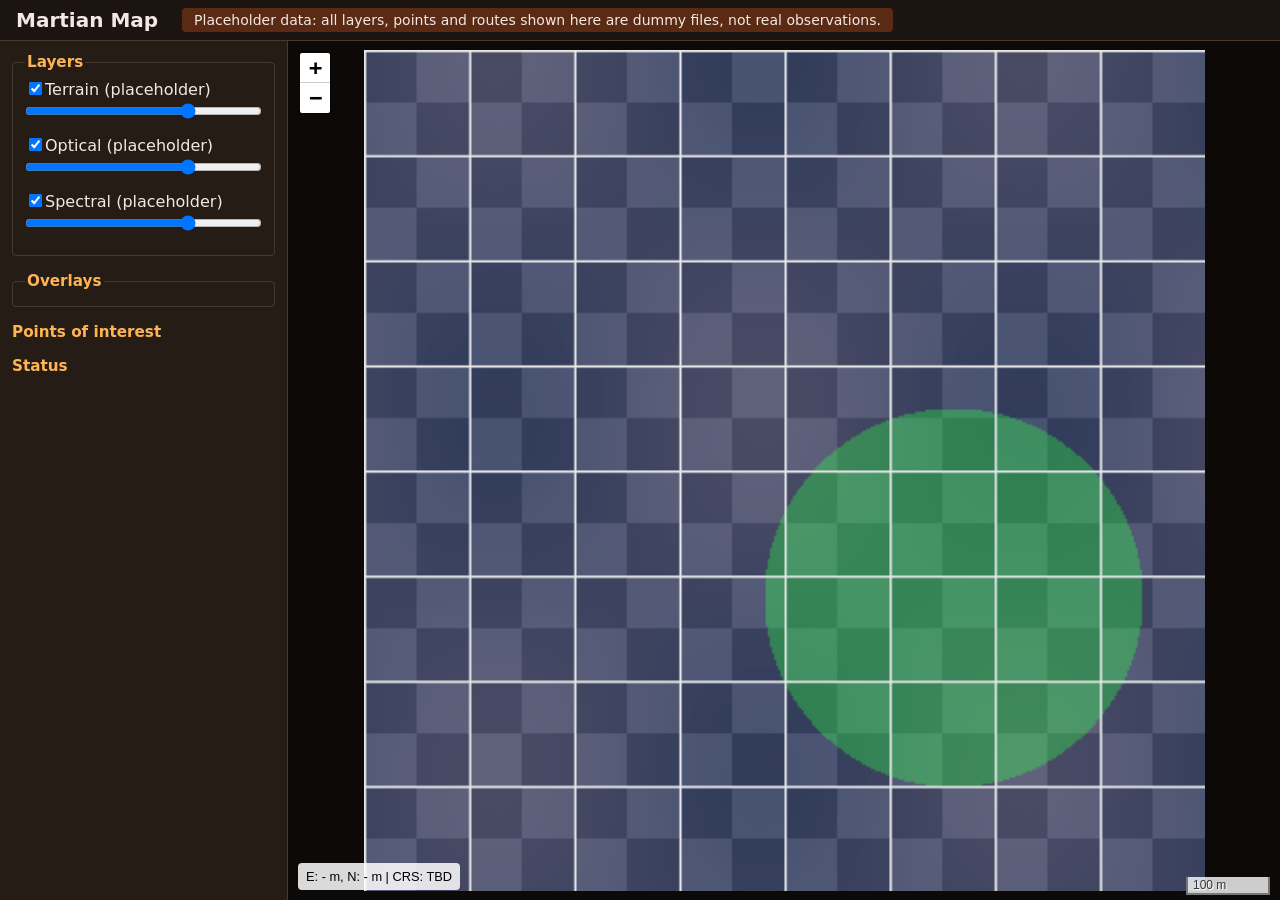
==== web/index.html @ 1352ba60 "[C] web cockpit task 4 layers" ====
<!DOCTYPE html>
<html lang="en">
<head>
  <meta charset="utf-8">
  <meta name="viewport" content="width=device-width, initial-scale=1">
  <title>Martian Map</title>
  <!-- Leaflet is served from vendor/ only (no CDN). All URLs are relative. -->
  <link rel="stylesheet" href="vendor/leaflet/leaflet.css">
  <link rel="stylesheet" href="css/cockpit.css">
</head>
<body>
  <header class="topbar">
    <h1>Martian Map</h1>
    <p class="notice" id="placeholder-notice">
      Placeholder data: all layers, points and routes shown here are dummy files, not real observations.
    </p>
  </header>

  <div class="layout">
    <aside class="panel" aria-label="Map controls">
      <fieldset id="layer-controls">
        <legend>Layers</legend>
        <!-- Rows are added by js/layers.js (task 4). -->
      </fieldset>

      <fieldset id="overlay-controls">
        <legend>Overlays</legend>
        <!-- Group toggles for points of interest and routes (tasks 5 and 6). -->
      </fieldset>

      <section id="poi-list-section" aria-labelledby="poi-list-title">
        <h2 id="poi-list-title">Points of interest</h2>
        <ul id="poi-list" class="poi-list">
          <!-- Buttons are added by js/poi.js (task 5). -->
        </ul>
      </section>

      <section aria-labelledby="status-title">
        <h2 id="status-title">Status</h2>
        <div id="status" class="status" role="status" aria-live="polite"></div>
      </section>
    </aside>

    <main id="map" role="application" aria-label="Map of the study area"></main>
  </div>

  <noscript>This map needs JavaScript.</noscript>

  <script src="vendor/leaflet/leaflet.js"></script>
  <script src="js/data.js"></script>
  <script src="js/layers.js"></script>
  <!-- Tasks 5 and 6 add js/poi.js and js/routes.js here, before main.js. -->
  <script src="js/main.js"></script>
</body>
</html>
---- web/vendor/leaflet/leaflet.css ----
/* required styles */

.leaflet-pane,
.leaflet-tile,
.leaflet-marker-icon,
.leaflet-marker-shadow,
.leaflet-tile-container,
.leaflet-pane > svg,
.leaflet-pane > canvas,
.leaflet-zoom-box,
.leaflet-image-layer,
.leaflet-layer {
	position: absolute;
	left: 0;
	top: 0;
	}
.leaflet-container {
	overflow: hidden;
	}
.leaflet-tile,
.leaflet-marker-icon,
.leaflet-marker-shadow {
	-webkit-user-select: none;
	   -moz-user-select: none;
	        user-select: none;
	  -webkit-user-drag: none;
	}
/* Prevents IE11 from highlighting tiles in blue */
.leaflet-tile::selection {
	background: transparent;
}
/* Safari renders non-retina tile on retina better with this, but Chrome is worse */
.leaflet-safari .leaflet-tile {
	image-rendering: -webkit-optimize-contrast;
	}
/* hack that prevents hw layers "stretching" when loading new tiles */
.leaflet-safari .leaflet-tile-container {
	width: 1600px;
	height: 1600px;
	-webkit-transform-origin: 0 0;
	}
.leaflet-marker-icon,
.leaflet-marker-shadow {
	display: block;
	}
/* .leaflet-container svg: reset svg max-width decleration shipped in Joomla! (joomla.org) 3.x */
/* .leaflet-container img: map is broken in FF if you have max-width: 100% on tiles */
.leaflet-container .leaflet-overlay-pane svg {
	max-width: none !important;
	max-height: none !important;
	}
.leaflet-container .leaflet-marker-pane img,
.leaflet-container .leaflet-shadow-pane img,
.leaflet-container .leaflet-tile-pane img,
.leaflet-container img.leaflet-image-layer,
.leaflet-container .leaflet-tile {
	max-width: none !important;
	max-height: none !important;
	width: auto;
	padding: 0;
	}

.leaflet-container img.leaflet-tile {
	/* See: https://bugs.chromium.org/p/chromium/issues/detail?id=600120 */
	mix-blend-mode: plus-lighter;
}

.leaflet-container.leaflet-touch-zoom {
	-ms-touch-action: pan-x pan-y;
	touch-action: pan-x pan-y;
	}
.leaflet-container.leaflet-touch-drag {
	-ms-touch-action: pinch-zoom;
	/* Fallback for FF which doesn't support pinch-zoom */
	touch-action: none;
	touch-action: pinch-zoom;
}
.leaflet-container.leaflet-touch-drag.leaflet-touch-zoom {
	-ms-touch-action: none;
	touch-action: none;
}
.leaflet-container {
	-webkit-tap-highlight-color: transparent;
}
.leaflet-container a {
	-webkit-tap-highlight-color: rgba(51, 181, 229, 0.4);
}
.leaflet-tile {
	filter: inherit;
	visibility: hidden;
	}
.leaflet-tile-loaded {
	visibility: inherit;
	}
.leaflet-zoom-box {
	width: 0;
	height: 0;
	-moz-box-sizing: border-box;
	     box-sizing: border-box;
	z-index: 800;
	}
/* workaround for https://bugzilla.mozilla.org/show_bug.cgi?id=888319 */
.leaflet-overlay-pane svg {
	-moz-user-select: none;
	}

.leaflet-pane         { z-index: 400; }

.leaflet-tile-pane    { z-index: 200; }
.leaflet-overlay-pane { z-index: 400; }
.leaflet-shadow-pane  { z-index: 500; }
.leaflet-marker-pane  { z-index: 600; }
.leaflet-tooltip-pane   { z-index: 650; }
.leaflet-popup-pane   { z-index: 700; }

.leaflet-map-pane canvas { z-index: 100; }
.leaflet-map-pane svg    { z-index: 200; }

.leaflet-vml-shape {
	width: 1px;
	height: 1px;
	}
.lvml {
	behavior: url(#default#VML);
	display: inline-block;
	position: absolute;
	}


/* control positioning */

.leaflet-control {
	position: relative;
	z-index: 800;
	pointer-events: visiblePainted; /* IE 9-10 doesn't have auto */
	pointer-events: auto;
	}
.leaflet-top,
.leaflet-bottom {
	position: absolute;
	z-index: 1000;
	pointer-events: none;
	}
.leaflet-top {
	top: 0;
	}
.leaflet-right {
	right: 0;
	}
.leaflet-bottom {
	bottom: 0;
	}
.leaflet-left {
	left: 0;
	}
.leaflet-control {
	float: left;
	clear: both;
	}
.leaflet-right .leaflet-control {
	float: right;
	}
.leaflet-top .leaflet-control {
	margin-top: 10px;
	}
.leaflet-bottom .leaflet-control {
	margin-bottom: 10px;
	}
.leaflet-left .leaflet-control {
	margin-left: 10px;
	}
.leaflet-right .leaflet-control {
	margin-right: 10px;
	}


/* zoom and fade animations */

.leaflet-fade-anim .leaflet-popup {
	opacity: 0;
	-webkit-transition: opacity 0.2s linear;
	   -moz-transition: opacity 0.2s linear;
	        transition: opacity 0.2s linear;
	}
.leaflet-fade-anim .leaflet-map-pane .leaflet-popup {
	opacity: 1;
	}
.leaflet-zoom-animated {
	-webkit-transform-origin: 0 0;
	    -ms-transform-origin: 0 0;
	        transform-origin: 0 0;
	}
svg.leaflet-zoom-animated {
	will-change: transform;
}

.leaflet-zoom-anim .leaflet-zoom-animated {
	-webkit-transition: -webkit-transform 0.25s cubic-bezier(0,0,0.25,1);
	   -moz-transition:    -moz-transform 0.25s cubic-bezier(0,0,0.25,1);
	        transition:         transform 0.25s cubic-bezier(0,0,0.25,1);
	}
.leaflet-zoom-anim .leaflet-tile,
.leaflet-pan-anim .leaflet-tile {
	-webkit-transition: none;
	   -moz-transition: none;
	        transition: none;
	}

.leaflet-zoom-anim .leaflet-zoom-hide {
	visibility: hidden;
	}


/* cursors */

.leaflet-interactive {
	cursor: pointer;
	}
.leaflet-grab {
	cursor: -webkit-grab;
	cursor:    -moz-grab;
	cursor:         grab;
	}
.leaflet-crosshair,
.leaflet-crosshair .leaflet-interactive {
	cursor: crosshair;
	}
.leaflet-popup-pane,
.leaflet-control {
	cursor: auto;
	}
.leaflet-dragging .leaflet-grab,
.leaflet-dragging .leaflet-grab .leaflet-interactive,
.leaflet-dragging .leaflet-marker-draggable {
	cursor: move;
	cursor: -webkit-grabbing;
	cursor:    -moz-grabbing;
	cursor:         grabbing;
	}

/* marker & overlays interactivity */
.leaflet-marker-icon,
.leaflet-marker-shadow,
.leaflet-image-layer,
.leaflet-pane > svg path,
.leaflet-tile-container {
	pointer-events: none;
	}

.leaflet-marker-icon.leaflet-interactive,
.leaflet-image-layer.leaflet-interactive,
.leaflet-pane > svg path.leaflet-interactive,
svg.leaflet-image-layer.leaflet-interactive path {
	pointer-events: visiblePainted; /* IE 9-10 doesn't have auto */
	pointer-events: auto;
	}

/* visual tweaks */

.leaflet-container {
	background: #ddd;
	outline-offset: 1px;
	}
.leaflet-container a {
	color: #0078A8;
	}
.leaflet-zoom-box {
	border: 2px dotted #38f;
	background: rgba(255,255,255,0.5);
	}


/* general typography */
.leaflet-container {
	font-family: "Helvetica Neue", Arial, Helvetica, sans-serif;
	font-size: 12px;
	font-size: 0.75rem;
	line-height: 1.5;
	}


/* general toolbar styles */

.leaflet-bar {
	box-shadow: 0 1px 5px rgba(0,0,0,0.65);
	border-radius: 4px;
	}
.leaflet-bar a {
	background-color: #fff;
	border-bottom: 1px solid #ccc;
	width: 26px;
	height: 26px;
	line-height: 26px;
	display: block;
	text-align: center;
	text-decoration: none;
	color: black;
	}
.leaflet-bar a,
.leaflet-control-layers-toggle {
	background-position: 50% 50%;
	background-repeat: no-repeat;
	display: block;
	}
.leaflet-bar a:hover,
.leaflet-bar a:focus {
	background-color: #f4f4f4;
	}
.leaflet-bar a:first-child {
	border-top-left-radius: 4px;
	border-top-right-radius: 4px;
	}
.leaflet-bar a:last-child {
	border-bottom-left-radius: 4px;
	border-bottom-right-radius: 4px;
	border-bottom: none;
	}
.leaflet-bar a.leaflet-disabled {
	cursor: default;
	background-color: #f4f4f4;
	color: #bbb;
	}

.leaflet-touch .leaflet-bar a {
	width: 30px;
	height: 30px;
	line-height: 30px;
	}
.leaflet-touch .leaflet-bar a:first-child {
	border-top-left-radius: 2px;
	border-top-right-radius: 2px;
	}
.leaflet-touch .leaflet-bar a:last-child {
	border-bottom-left-radius: 2px;
	border-bottom-right-radius: 2px;
	}

/* zoom control */

.leaflet-control-zoom-in,
.leaflet-control-zoom-out {
	font: bold 18px 'Lucida Console', Monaco, monospace;
	text-indent: 1px;
	}

.leaflet-touch .leaflet-control-zoom-in, .leaflet-touch .leaflet-control-zoom-out  {
	font-size: 22px;
	}


/* layers control */

.leaflet-control-layers {
	box-shadow: 0 1px 5px rgba(0,0,0,0.4);
	background: #fff;
	border-radius: 5px;
	}
.leaflet-control-layers-toggle {
	background-image: url(images/layers.png);
	width: 36px;
	height: 36px;
	}
.leaflet-retina .leaflet-control-layers-toggle {
	background-image: url(images/layers-2x.png);
	background-size: 26px 26px;
	}
.leaflet-touch .leaflet-control-layers-toggle {
	width: 44px;
	height: 44px;
	}
.leaflet-control-layers .leaflet-control-layers-list,
.leaflet-control-layers-expanded .leaflet-control-layers-toggle {
	display: none;
	}
.leaflet-control-layers-expanded .leaflet-control-layers-list {
	display: block;
	position: relative;
	}
.leaflet-control-layers-expanded {
	padding: 6px 10px 6px 6px;
	color: #333;
	background: #fff;
	}
.leaflet-control-layers-scrollbar {
	overflow-y: scroll;
	overflow-x: hidden;
	padding-right: 5px;
	}
.leaflet-control-layers-selector {
	margin-top: 2px;
	position: relative;
	top: 1px;
	}
.leaflet-control-layers label {
	display: block;
	font-size: 13px;
	font-size: 1.08333em;
	}
.leaflet-control-layers-separator {
	height: 0;
	border-top: 1px solid #ddd;
	margin: 5px -10px 5px -6px;
	}

/* Default icon URLs */
.leaflet-default-icon-path { /* used only in path-guessing heuristic, see L.Icon.Default */
	background-image: url(images/marker-icon.png);
	}


/* attribution and scale controls */

.leaflet-container .leaflet-control-attribution {
	background: #fff;
	background: rgba(255, 255, 255, 0.8);
	margin: 0;
	}
.leaflet-control-attribution,
.leaflet-control-scale-line {
	padding: 0 5px;
	color: #333;
	line-height: 1.4;
	}
.leaflet-control-attribution a {
	text-decoration: none;
	}
.leaflet-control-attribution a:hover,
.leaflet-control-attribution a:focus {
	text-decoration: underline;
	}
.leaflet-attribution-flag {
	display: inline !important;
	vertical-align: baseline !important;
	width: 1em;
	height: 0.6669em;
	}
.leaflet-left .leaflet-control-scale {
	margin-left: 5px;
	}
.leaflet-bottom .leaflet-control-scale {
	margin-bottom: 5px;
	}
.leaflet-control-scale-line {
	border: 2px solid #777;
	border-top: none;
	line-height: 1.1;
	padding: 2px 5px 1px;
	white-space: nowrap;
	-moz-box-sizing: border-box;
	     box-sizing: border-box;
	background: rgba(255, 255, 255, 0.8);
	text-shadow: 1px 1px #fff;
	}
.leaflet-control-scale-line:not(:first-child) {
	border-top: 2px solid #777;
	border-bottom: none;
	margin-top: -2px;
	}
.leaflet-control-scale-line:not(:first-child):not(:last-child) {
	border-bottom: 2px solid #777;
	}

.leaflet-touch .leaflet-control-attribution,
.leaflet-touch .leaflet-control-layers,
.leaflet-touch .leaflet-bar {
	box-shadow: none;
	}
.leaflet-touch .leaflet-control-layers,
.leaflet-touch .leaflet-bar {
	border: 2px solid rgba(0,0,0,0.2);
	background-clip: padding-box;
	}


/* popup */

.leaflet-popup {
	position: absolute;
	text-align: center;
	margin-bottom: 20px;
	}
.leaflet-popup-content-wrapper {
	padding: 1px;
	text-align: left;
	border-radius: 12px;
	}
.leaflet-popup-content {
	margin: 13px 24px 13px 20px;
	line-height: 1.3;
	font-size: 13px;
	font-size: 1.08333em;
	min-height: 1px;
	}
.leaflet-popup-content p {
	margin: 17px 0;
	margin: 1.3em 0;
	}
.leaflet-popup-tip-container {
	width: 40px;
	height: 20px;
	position: absolute;
	left: 50%;
	margin-top: -1px;
	margin-left: -20px;
	overflow: hidden;
	pointer-events: none;
	}
.leaflet-popup-tip {
	width: 17px;
	height: 17px;
	padding: 1px;

	margin: -10px auto 0;
	pointer-events: auto;

	-webkit-transform: rotate(45deg);
	   -moz-transform: rotate(45deg);
	    -ms-transform: rotate(45deg);
	        transform: rotate(45deg);
	}
.leaflet-popup-content-wrapper,
.leaflet-popup-tip {
	background: white;
	color: #333;
	box-shadow: 0 3px 14px rgba(0,0,0,0.4);
	}
.leaflet-container a.leaflet-popup-close-button {
	position: absolute;
	top: 0;
	right: 0;
	border: none;
	text-align: center;
	width: 24px;
	height: 24px;
	font: 16px/24px Tahoma, Verdana, sans-serif;
	color: #757575;
	text-decoration: none;
	background: transparent;
	}
.leaflet-container a.leaflet-popup-close-button:hover,
.leaflet-container a.leaflet-popup-close-button:focus {
	color: #585858;
	}
.leaflet-popup-scrolled {
	overflow: auto;
	}

.leaflet-oldie .leaflet-popup-content-wrapper {
	-ms-zoom: 1;
	}
.leaflet-oldie .leaflet-popup-tip {
	width: 24px;
	margin: 0 auto;

	-ms-filter: "progid:DXImageTransform.Microsoft.Matrix(M11=0.70710678, M12=0.70710678, M21=-0.70710678, M22=0.70710678)";
	filter: progid:DXImageTransform.Microsoft.Matrix(M11=0.70710678, M12=0.70710678, M21=-0.70710678, M22=0.70710678);
	}

.leaflet-oldie .leaflet-control-zoom,
.leaflet-oldie .leaflet-control-layers,
.leaflet-oldie .leaflet-popup-content-wrapper,
.leaflet-oldie .leaflet-popup-tip {
	border: 1px solid #999;
	}


/* div icon */

.leaflet-div-icon {
	background: #fff;
	border: 1px solid #666;
	}


/* Tooltip */
/* Base styles for the element that has a tooltip */
.leaflet-tooltip {
	position: absolute;
	padding: 6px;
	background-color: #fff;
	border: 1px solid #fff;
	border-radius: 3px;
	color: #222;
	white-space: nowrap;
	-webkit-user-select: none;
	-moz-user-select: none;
	-ms-user-select: none;
	user-select: none;
	pointer-events: none;
	box-shadow: 0 1px 3px rgba(0,0,0,0.4);
	}
.leaflet-tooltip.leaflet-interactive {
	cursor: pointer;
	pointer-events: auto;
	}
.leaflet-tooltip-top:before,
.leaflet-tooltip-bottom:before,
.leaflet-tooltip-left:before,
.leaflet-tooltip-right:before {
	position: absolute;
	pointer-events: none;
	border: 6px solid transparent;
	background: transparent;
	content: "";
	}

/* Directions */

.leaflet-tooltip-bottom {
	margin-top: 6px;
}
.leaflet-tooltip-top {
	margin-top: -6px;
}
.leaflet-tooltip-bottom:before,
.leaflet-tooltip-top:before {
	left: 50%;
	margin-left: -6px;
	}
.leaflet-tooltip-top:before {
	bottom: 0;
	margin-bottom: -12px;
	border-top-color: #fff;
	}
.leaflet-tooltip-bottom:before {
	top: 0;
	margin-top: -12px;
	margin-left: -6px;
	border-bottom-color: #fff;
	}
.leaflet-tooltip-left {
	margin-left: -6px;
}
.leaflet-tooltip-right {
	margin-left: 6px;
}
.leaflet-tooltip-left:before,
.leaflet-tooltip-right:before {
	top: 50%;
	margin-top: -6px;
	}
.leaflet-tooltip-left:before {
	right: 0;
	margin-right: -12px;
	border-left-color: #fff;
	}
.leaflet-tooltip-right:before {
	left: 0;
	margin-left: -12px;
	border-right-color: #fff;
	}

/* Printing */

@media print {
	/* Prevent printers from removing background-images of controls. */
	.leaflet-control {
		-webkit-print-color-adjust: exact;
		print-color-adjust: exact;
		}
	}
---- web/css/cockpit.css ----
/* Cockpit layout and control styles. */
:root {
  --bg: #1b1410;
  --panel-bg: #261c16;
  --text: #f3e9e2;
  --muted: #c9b8ac;
  --accent: #ffb454;
  --border: #4a382d;
  --notice-bg: #5a2a14;
}

* { box-sizing: border-box; }

html, body {
  height: 100%;
  margin: 0;
}

body {
  display: flex;
  flex-direction: column;
  font-family: system-ui, -apple-system, "Segoe UI", Roboto, sans-serif;
  background: var(--bg);
  color: var(--text);
}

.topbar {
  display: flex;
  flex-wrap: wrap;
  align-items: center;
  gap: 0.5rem 1.5rem;
  padding: 0.5rem 1rem;
  border-bottom: 1px solid var(--border);
}

.topbar h1 {
  margin: 0;
  font-size: 1.25rem;
}

.notice {
  margin: 0;
  padding: 0.25rem 0.75rem;
  border-radius: 4px;
  background: var(--notice-bg);
  font-size: 0.875rem;
}

.layout {
  flex: 1;
  display: flex;
  min-height: 0; /* lets the map fill the remaining height */
}

.panel {
  flex: 0 0 18rem;
  overflow-y: auto;
  padding: 0.75rem;
  background: var(--panel-bg);
  border-right: 1px solid var(--border);
}

.panel fieldset {
  margin: 0 0 1rem;
  padding: 0.5rem 0.75rem;
  border: 1px solid var(--border);
  border-radius: 4px;
}

.panel legend,
.panel h2 {
  font-size: 0.95rem;
  font-weight: 600;
  color: var(--accent);
}

.panel h2 { margin: 0 0 0.5rem; }

.panel section { margin-bottom: 1rem; }

.panel label { color: var(--text); }

.panel input[type="range"] {
  width: 100%;
  margin: 0.25rem 0 0.75rem;
}

.layer-row { margin-bottom: 0.25rem; }

.poi-list {
  margin: 0;
  padding: 0;
  list-style: none;
}

.poi-list button {
  width: 100%;
  margin-bottom: 0.25rem;
  padding: 0.35rem 0.5rem;
  text-align: left;
  font: inherit;
  color: var(--text);
  background: var(--bg);
  border: 1px solid var(--border);
  border-radius: 4px;
  cursor: pointer;
}

.poi-list button:hover { border-color: var(--accent); }

.status {
  min-height: 1.5rem;
  font-size: 0.875rem;
  color: var(--muted);
}

.status .error { color: #ff8a80; }

#map {
  flex: 1;
  min-width: 0;
  background: #0d0907; /* plain background, no base map */
}

/* Visible keyboard focus for all controls. */
a:focus-visible,
button:focus-visible,
input:focus-visible {
  outline: 3px solid var(--accent);
  outline-offset: 2px;
}

/* Readout for E/N coordinates and CRS label (added by main.js). */
.coord-readout {
  padding: 0.25rem 0.5rem;
  font-size: 0.8rem;
  color: #000;
  background: rgba(255, 255, 255, 0.85);
  border-radius: 4px;
}

/* Narrow screens: stack the panel above the map. */
@media (max-width: 700px) {
  .layout { flex-direction: column; }
  .panel {
    flex: 0 0 auto;
    max-height: 40vh;
    border-right: 0;
    border-bottom: 1px solid var(--border);
  }
  #map { min-height: 50vh; }
}
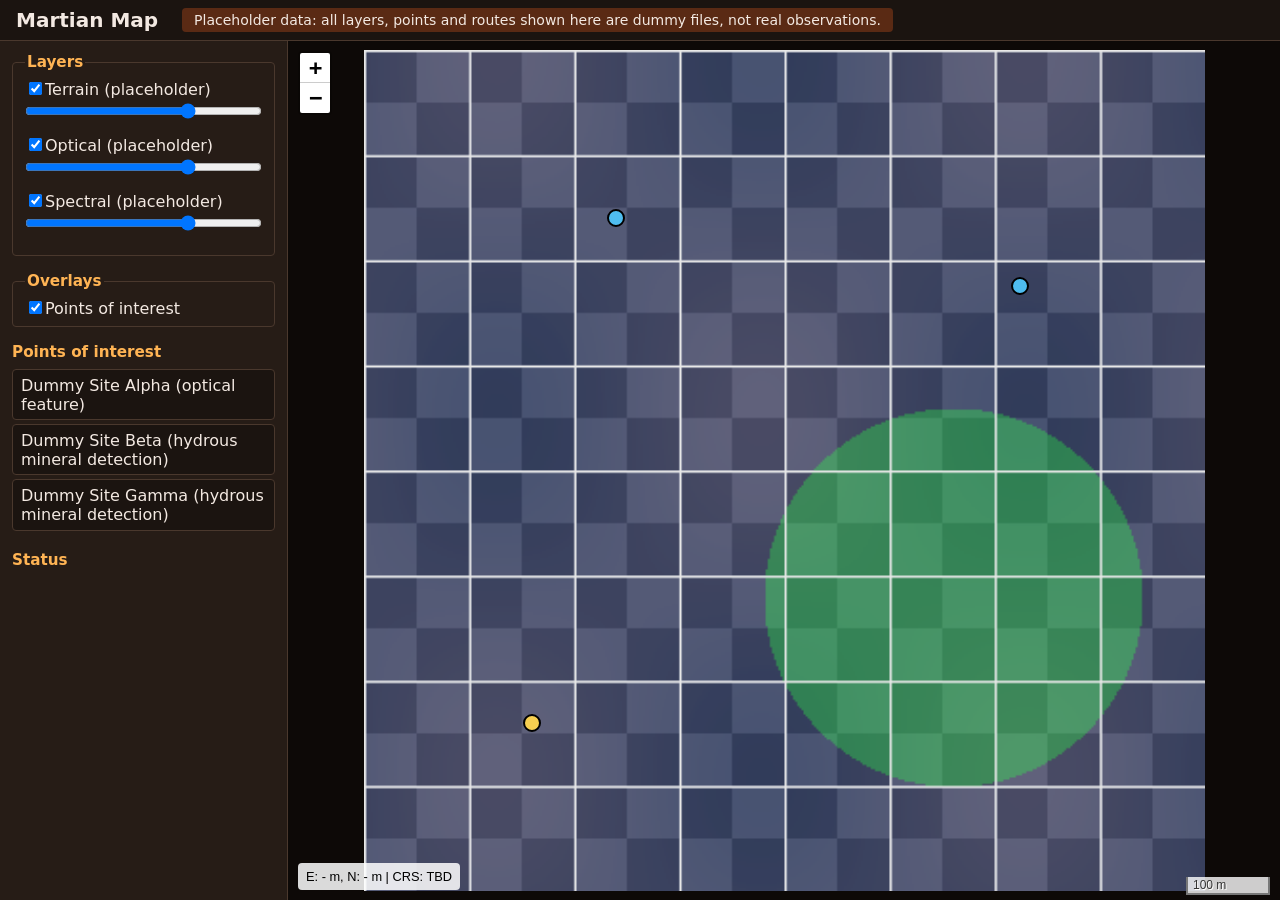
==== commit 54dd0858: "[C] web cockpit task 5 poi" ====
--- a/web/index.html
+++ b/web/index.html
@@ -49,7 +49,8 @@
   <script src="vendor/leaflet/leaflet.js"></script>
   <script src="js/data.js"></script>
   <script src="js/layers.js"></script>
-  <!-- Tasks 5 and 6 add js/poi.js and js/routes.js here, before main.js. -->
+  <script src="js/poi.js"></script>
+  <!-- Task 6 adds js/routes.js here, before main.js. -->
   <script src="js/main.js"></script>
 </body>
 </html>
--- a/web/css/cockpit.css
+++ b/web/css/cockpit.css
@@ -87,6 +87,11 @@
 
 .layer-row { margin-bottom: 0.25rem; }
 
+.popup-title {
+  margin: 0 0 0.25rem;
+  font-size: 1rem;
+}
+
 .poi-list {
   margin: 0;
   padding: 0;
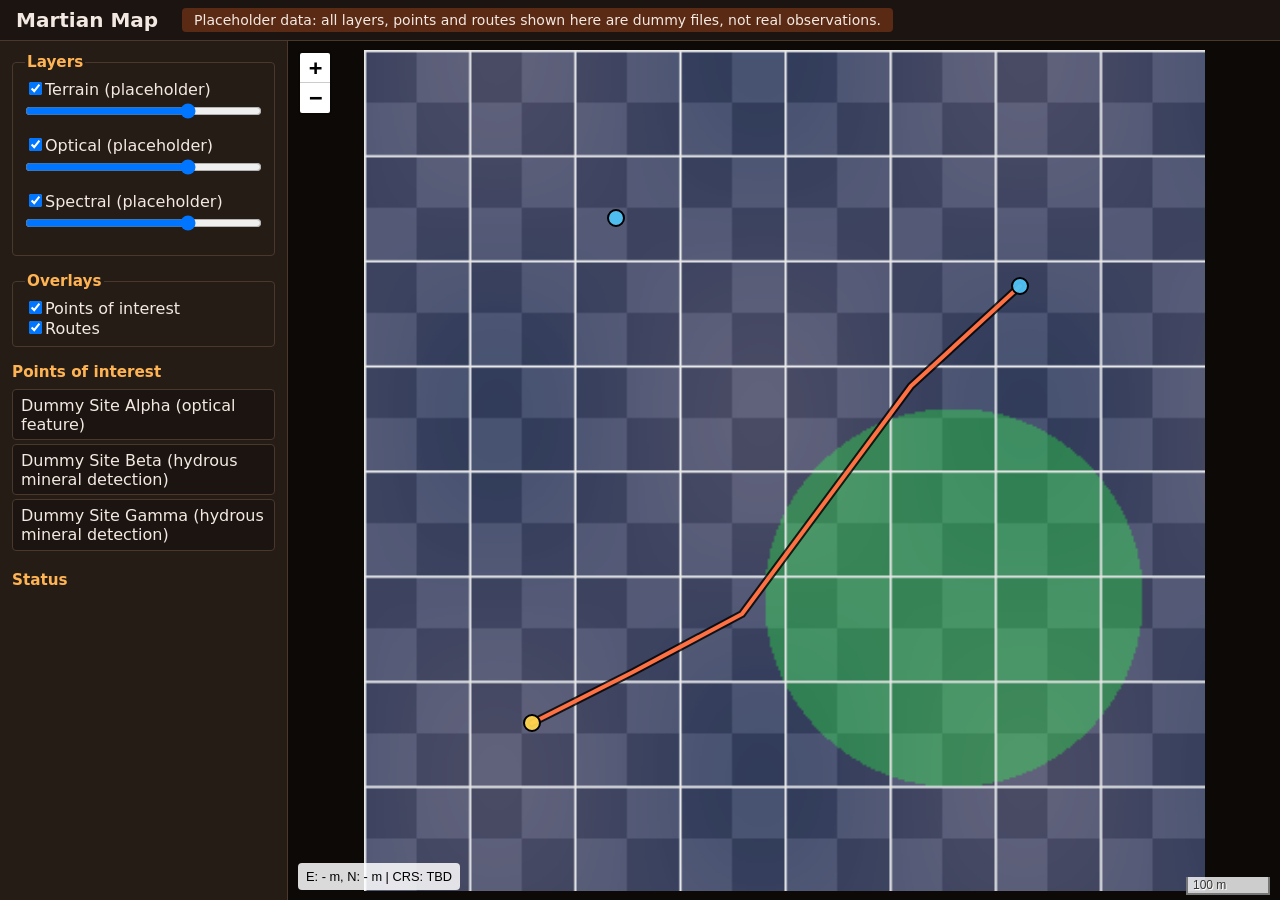
==== commit 1329a630: "[C] web cockpit task 6 routes" ====
--- a/web/index.html
+++ b/web/index.html
@@ -50,7 +50,7 @@
   <script src="js/data.js"></script>
   <script src="js/layers.js"></script>
   <script src="js/poi.js"></script>
-  <!-- Task 6 adds js/routes.js here, before main.js. -->
+  <script src="js/routes.js"></script>
   <script src="js/main.js"></script>
 </body>
 </html>
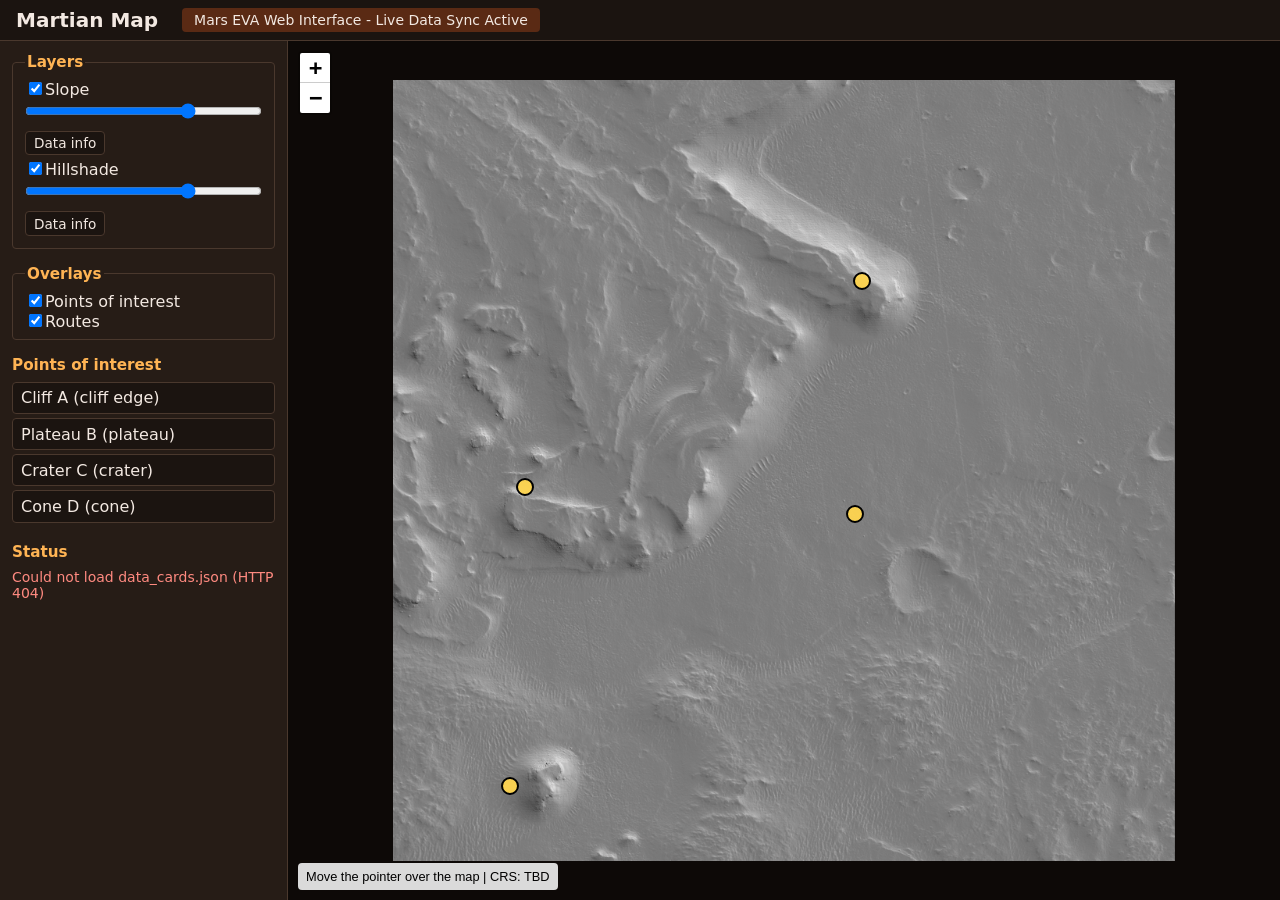
==== commit b07d572f: "Update header notice, clean up UI text, and update AI log" ====
--- a/web/index.html
+++ b/web/index.html
@@ -11,8 +11,8 @@
 <body>
   <header class="topbar">
     <h1>Martian Map</h1>
-    <p class="notice" id="placeholder-notice">
-      Placeholder data: all layers, points and routes shown here are dummy files, not real observations.
+    <p class="notice" id="data-notice">
+      Mars EVA Web Interface - Live Data Sync Active
     </p>
   </header>
 
@@ -20,18 +20,18 @@
     <aside class="panel" aria-label="Map controls">
       <fieldset id="layer-controls">
         <legend>Layers</legend>
-        <!-- Rows are added by js/layers.js (task 4). -->
+        <!-- Rows are added by js/layers.js from layers.json. -->
       </fieldset>
 
       <fieldset id="overlay-controls">
         <legend>Overlays</legend>
-        <!-- Group toggles for points of interest and routes (tasks 5 and 6). -->
+        <!-- Group toggles for points of interest and routes are added by js/poi.js and js/routes.js. -->
       </fieldset>
 
       <section id="poi-list-section" aria-labelledby="poi-list-title">
         <h2 id="poi-list-title">Points of interest</h2>
         <ul id="poi-list" class="poi-list">
-          <!-- Buttons are added by js/poi.js (task 5). -->
+          <!-- Buttons are added by js/poi.js. -->
         </ul>
       </section>
 
--- a/web/css/cockpit.css
+++ b/web/css/cockpit.css
@@ -87,6 +87,19 @@
 
 .layer-row { margin-bottom: 0.25rem; }
 
+.layer-info {
+  padding: 0.2rem 0.5rem;
+  font: inherit;
+  font-size: 0.85rem;
+  color: var(--text);
+  background: var(--bg);
+  border: 1px solid var(--border);
+  border-radius: 4px;
+  cursor: pointer;
+}
+
+.layer-info:hover { border-color: var(--accent); }
+
 .popup-title {
   margin: 0 0 0.25rem;
   font-size: 1rem;
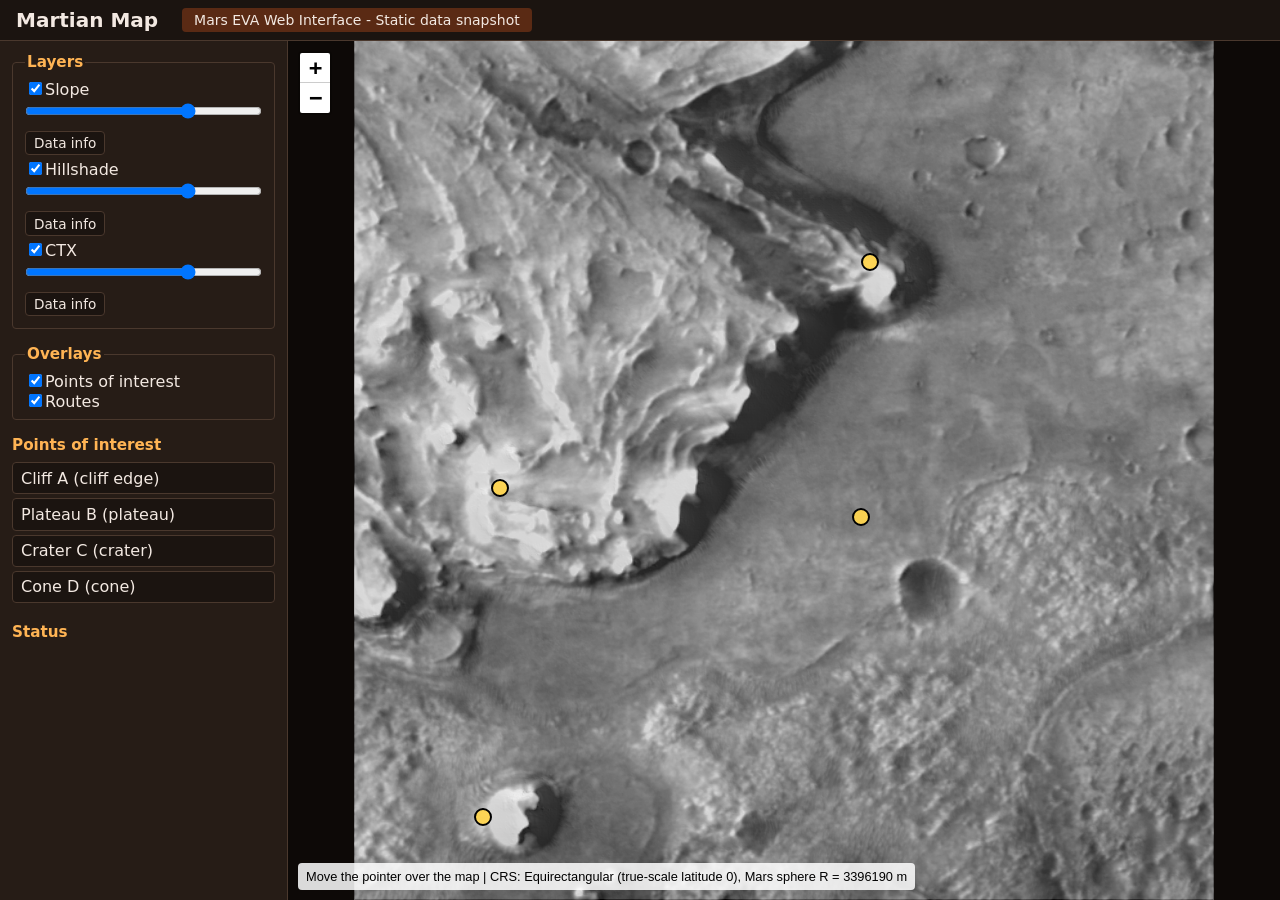
==== commit d4745352: "[C] Final Data Sync & UI Adjustments" ====
--- a/web/index.html
+++ b/web/index.html
@@ -12,7 +12,7 @@
   <header class="topbar">
     <h1>Martian Map</h1>
     <p class="notice" id="data-notice">
-      Mars EVA Web Interface - Live Data Sync Active
+      Mars EVA Web Interface - Static data snapshot
     </p>
   </header>
 
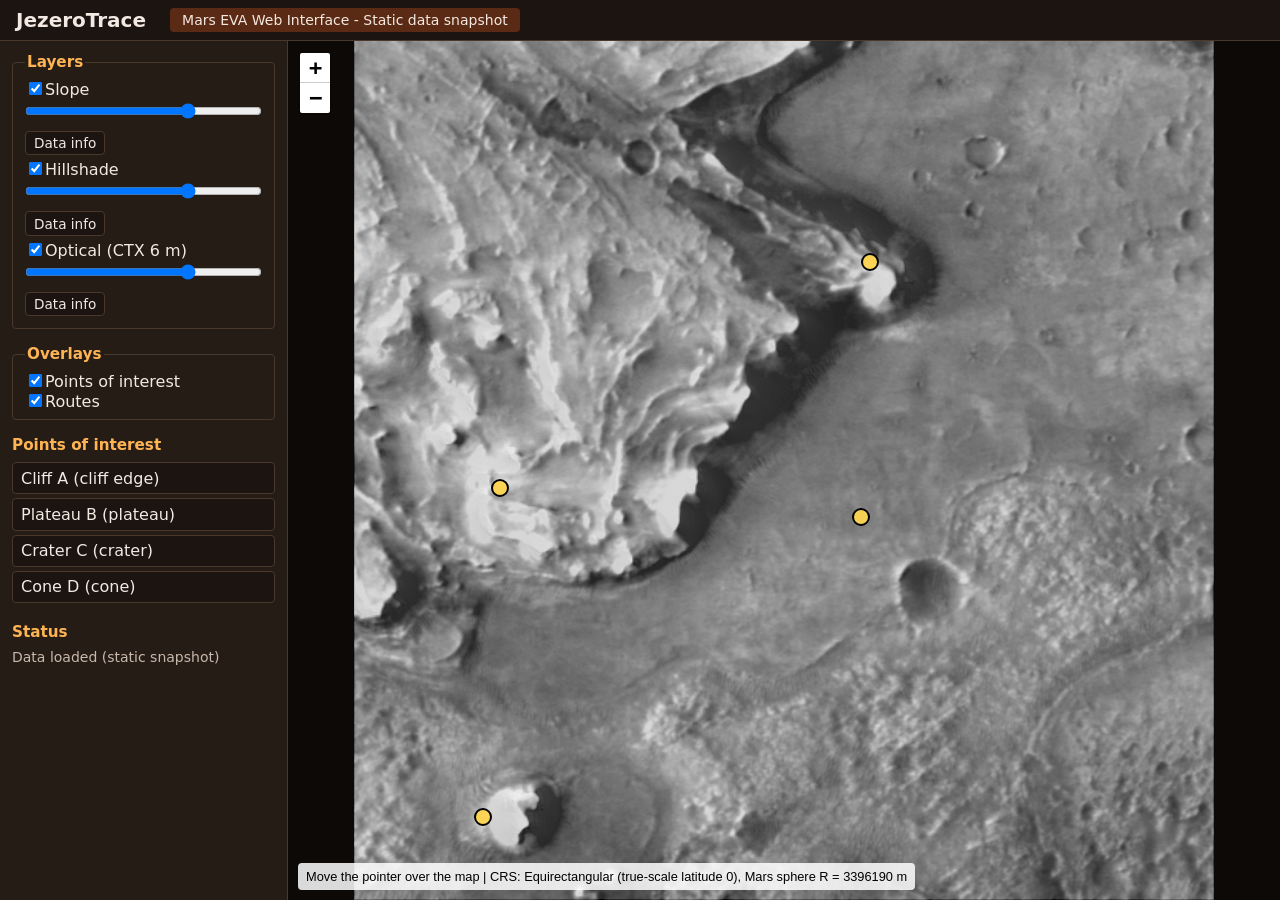
==== commit aa21d75e: "[C] rename page title to JezeroTrace" ====
--- a/web/index.html
+++ b/web/index.html
@@ -3,14 +3,14 @@
 <head>
   <meta charset="utf-8">
   <meta name="viewport" content="width=device-width, initial-scale=1">
-  <title>Martian Map</title>
+  <title>JezeroTrace</title>
   <!-- Leaflet is served from vendor/ only (no CDN). All URLs are relative. -->
   <link rel="stylesheet" href="vendor/leaflet/leaflet.css">
   <link rel="stylesheet" href="css/cockpit.css">
 </head>
 <body>
   <header class="topbar">
-    <h1>Martian Map</h1>
+    <h1>JezeroTrace</h1>
     <p class="notice" id="data-notice">
       Mars EVA Web Interface - Static data snapshot
     </p>
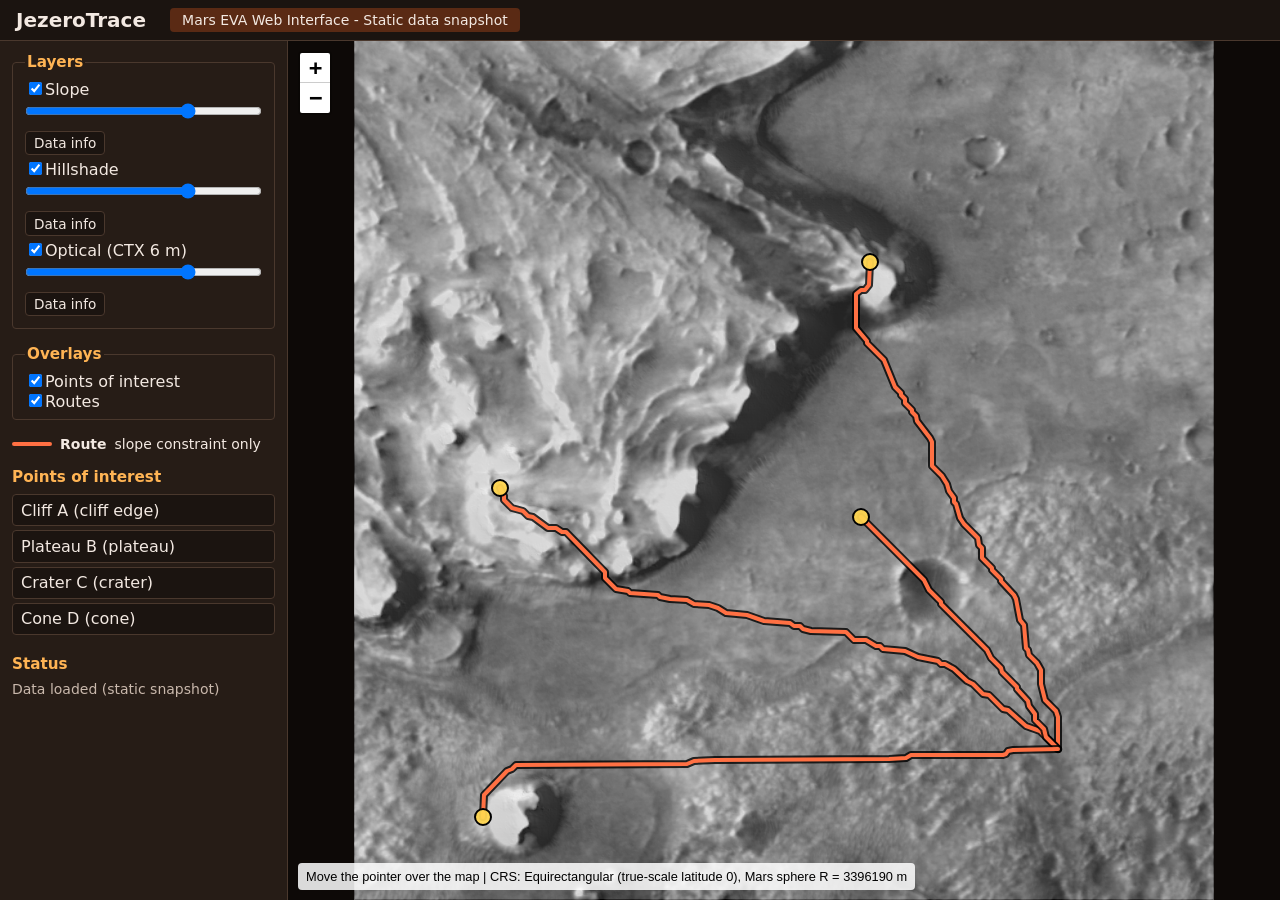
==== commit 2557892f: "[C] U1: route popup and hover highlight" ====
--- a/web/index.html
+++ b/web/index.html
@@ -28,6 +28,12 @@
         <!-- Group toggles for points of interest and routes are added by js/poi.js and js/routes.js. -->
       </fieldset>
 
+      <section id="legend-section" aria-label="Legend">
+        <ul id="legend" class="legend">
+          <!-- Items are added by js/routes.js when route data loads. -->
+        </ul>
+      </section>
+
       <section id="poi-list-section" aria-labelledby="poi-list-title">
         <h2 id="poi-list-title">Points of interest</h2>
         <ul id="poi-list" class="poi-list">
--- a/web/css/cockpit.css
+++ b/web/css/cockpit.css
@@ -105,6 +105,25 @@
   font-size: 1rem;
 }
 
+.legend {
+  margin: 0 0 1rem;
+  padding: 0;
+  list-style: none;
+  font-size: 0.875rem;
+}
+
+.legend li {
+  display: flex;
+  align-items: center;
+  gap: 0.5rem;
+}
+
+.legend-swatch {
+  flex: 0 0 2.5rem;
+  height: 4px;
+  border-radius: 2px;
+}
+
 .poi-list {
   margin: 0;
   padding: 0;
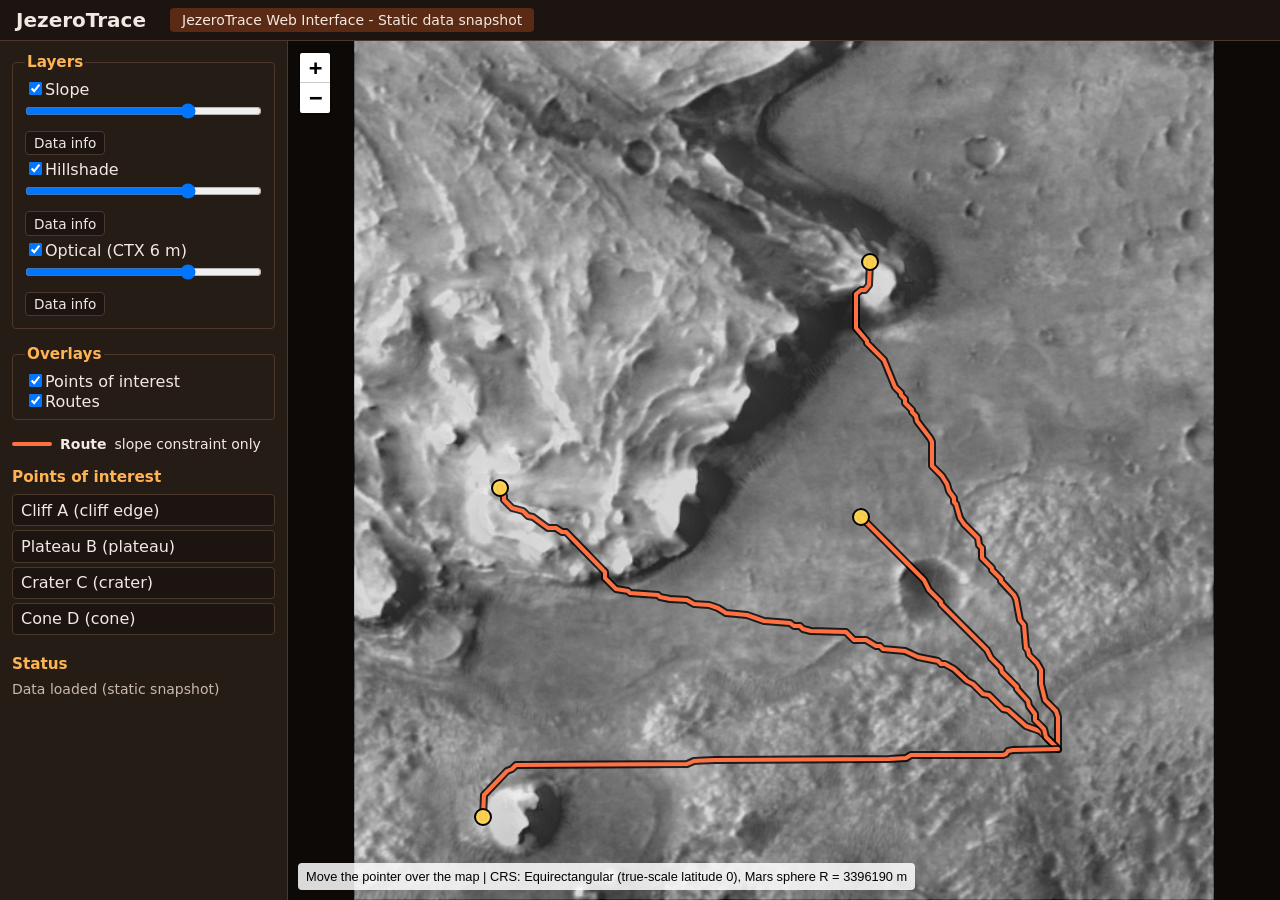
==== commit 2bf95702: "[C] web: rename page heading to JezeroTrace" ====
--- a/web/index.html
+++ b/web/index.html
@@ -12,7 +12,7 @@
   <header class="topbar">
     <h1>JezeroTrace</h1>
     <p class="notice" id="data-notice">
-      Mars EVA Web Interface - Static data snapshot
+      JezeroTrace Web Interface - Static data snapshot
     </p>
   </header>
 
